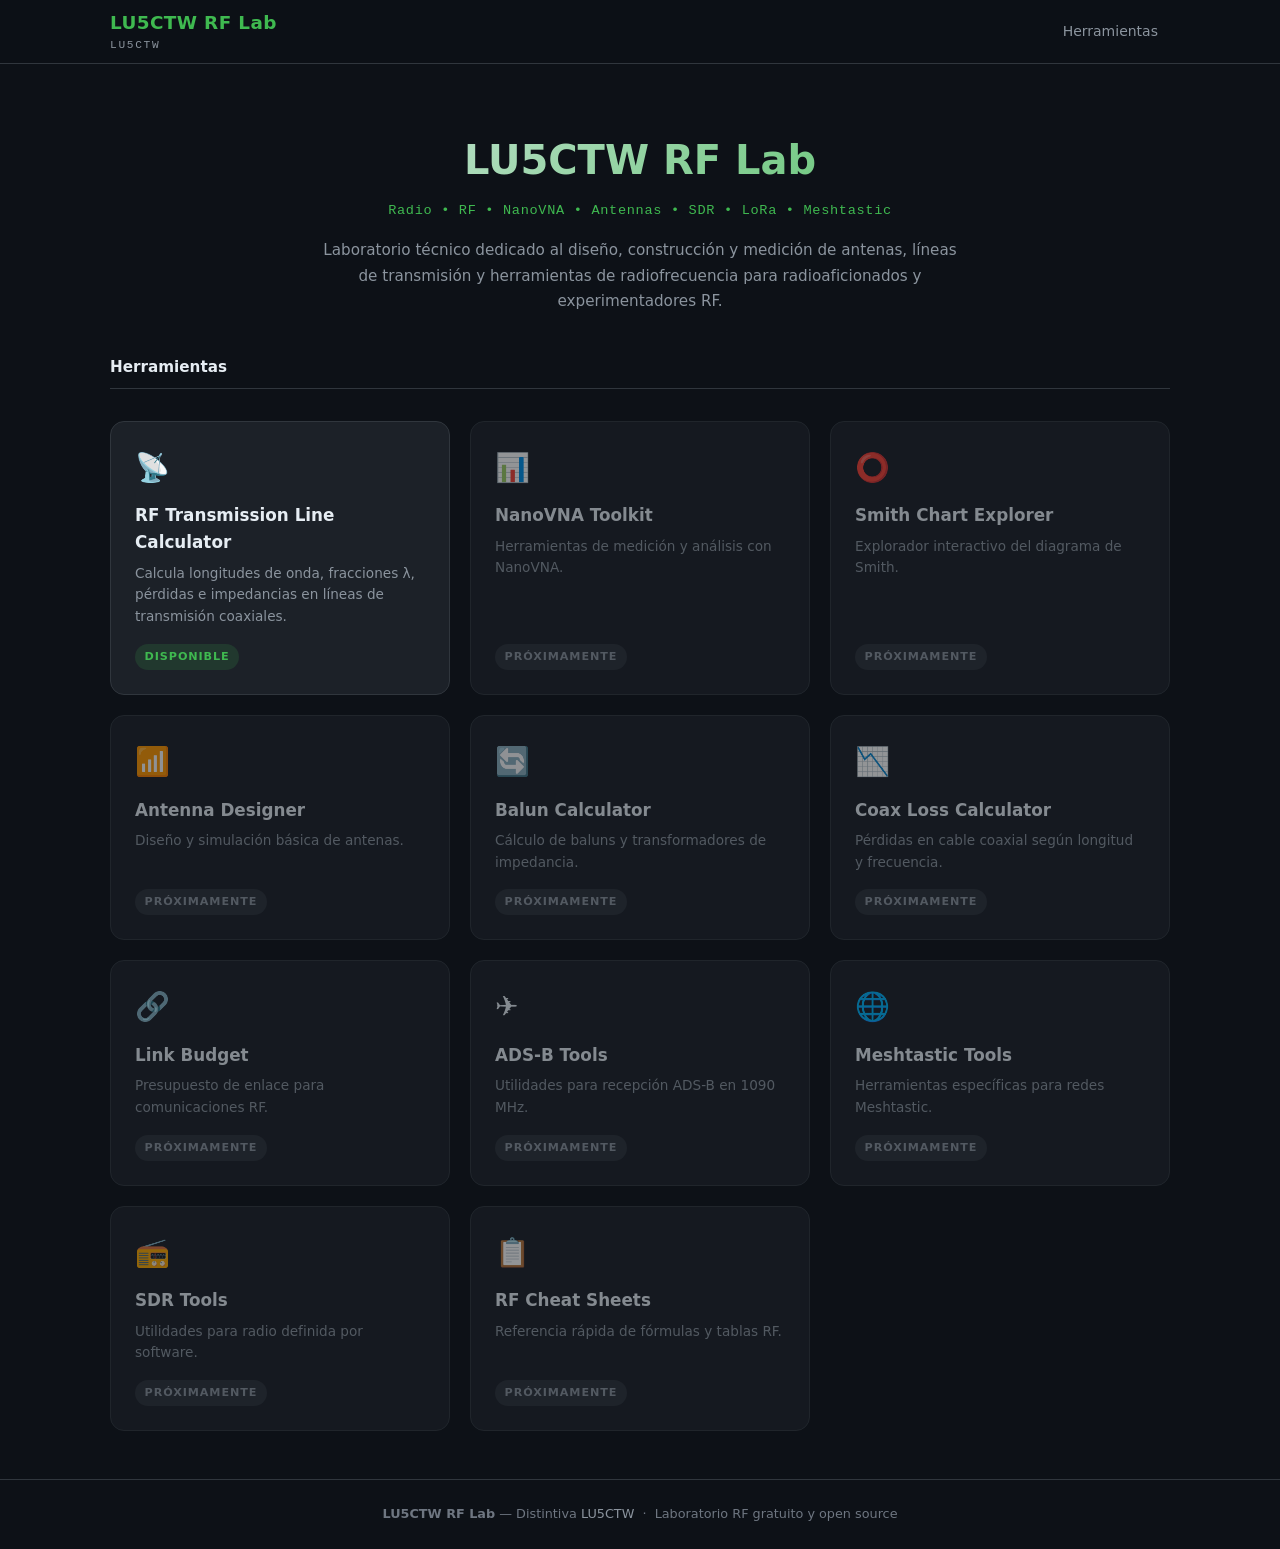
==== index.html @ f1869df3 "Initial commit: LU5CTW RF Lab static site with transmission line calculator module. Co-authored-by: " ====
<!DOCTYPE html>
<html lang="es">
<head>
  <meta charset="UTF-8">
  <meta name="viewport" content="width=device-width, initial-scale=1.0">
  <meta name="description" content="LU5CTW RF Lab — Laboratorio técnico de radiofrecuencia para radioaficionados y experimentadores RF.">
  <meta name="theme-color" content="#0d1117">
  <title>LU5CTW RF Lab</title>
  <link rel="manifest" href="manifest.json">
  <link rel="stylesheet" href="css/variables.css">
  <link rel="stylesheet" href="css/base.css">
  <link rel="stylesheet" href="css/layout.css">
  <link rel="stylesheet" href="css/components.css">
</head>
<body>
  <header class="site-header">
    <div class="container">
      <a href="./" class="site-logo">
        <span class="site-logo__title">LU5CTW RF Lab</span>
        <span class="site-logo__callsign">LU5CTW</span>
      </a>
      <nav class="site-nav" aria-label="Navegación principal">
        <a href="#herramientas">Herramientas</a>
      </nav>
    </div>
  </header>

  <main>
    <div class="container">
      <section class="hero">
        <h1 class="hero__title">LU5CTW RF Lab</h1>
        <p class="hero__subtitle">Radio • RF • NanoVNA • Antennas • SDR • LoRa • Meshtastic</p>
        <p class="hero__description">
          Laboratorio técnico dedicado al diseño, construcción y medición de antenas,
          líneas de transmisión y herramientas de radiofrecuencia para radioaficionados
          y experimentadores RF.
        </p>
      </section>

      <section id="herramientas">
        <h2 class="section-title">Herramientas</h2>
        <div class="tools-grid" id="tools-grid"></div>
      </section>
    </div>
  </main>

  <footer class="site-footer">
    <div class="container">
      <p>
        <strong>LU5CTW RF Lab</strong> — Distintiva <a href="https://www.qrz.com/db/LU5CTW" target="_blank" rel="noopener">LU5CTW</a>
        &nbsp;·&nbsp; Laboratorio RF gratuito y open source
      </p>
    </div>
  </footer>

  <script type="module" src="js/home.js"></script>
</body>
</html>
---- css/variables.css ----
/* LU5CTW RF Lab — Design tokens */
:root {
  --c-bg: #0d1117;
  --c-bg-elevated: #161b22;
  --c-bg-card: #1c2128;
  --c-bg-input: #0d1117;
  --c-border: #30363d;
  --c-border-focus: #58a6ff;
  --c-text: #e6edf3;
  --c-text-muted: #8b949e;
  --c-text-dim: #6e7681;
  --c-accent: #3fb950;
  --c-accent-dim: #238636;
  --c-accent-glow: rgba(63, 185, 80, 0.15);
  --c-link: #58a6ff;
  --c-warning: #d29922;
  --c-danger: #f85149;
  --c-engineering: #58a6ff;
  --c-construction: #d29922;

  --font-sans: "Inter", system-ui, -apple-system, "Segoe UI", Roboto, sans-serif;
  --font-mono: "JetBrains Mono", "Fira Code", "Cascadia Code", ui-monospace, monospace;

  --radius-sm: 6px;
  --radius-md: 10px;
  --radius-lg: 14px;

  --shadow-card: 0 1px 3px rgba(0, 0, 0, 0.4), 0 4px 12px rgba(0, 0, 0, 0.25);
  --transition: 150ms ease;

  --max-width: 1100px;
  --header-height: 64px;
}
---- css/base.css ----
/* LU5CTW RF Lab — Base styles (fuentes del sistema para soporte offline) */

*,
*::before,
*::after {
  box-sizing: border-box;
  margin: 0;
  padding: 0;
}

html {
  font-size: 16px;
  scroll-behavior: smooth;
  -webkit-text-size-adjust: 100%;
}

body {
  font-family: var(--font-sans);
  background: var(--c-bg);
  color: var(--c-text);
  line-height: 1.6;
  min-height: 100vh;
  display: flex;
  flex-direction: column;
}

a {
  color: var(--c-link);
  text-decoration: none;
  transition: color var(--transition);
}

a:hover {
  text-decoration: underline;
}

img {
  max-width: 100%;
  height: auto;
}

button,
input,
select,
textarea {
  font: inherit;
  color: inherit;
}

button {
  cursor: pointer;
  border: none;
  background: none;
}

:focus-visible {
  outline: 2px solid var(--c-border-focus);
  outline-offset: 2px;
}

.sr-only {
  position: absolute;
  width: 1px;
  height: 1px;
  padding: 0;
  margin: -1px;
  overflow: hidden;
  clip: rect(0, 0, 0, 0);
  white-space: nowrap;
  border: 0;
}
---- css/layout.css ----
/* LU5CTW RF Lab — Layout */
.container {
  width: 100%;
  max-width: var(--max-width);
  margin: 0 auto;
  padding: 0 1.25rem;
}

.site-header {
  position: sticky;
  top: 0;
  z-index: 100;
  height: var(--header-height);
  background: rgba(13, 17, 23, 0.85);
  backdrop-filter: blur(12px);
  border-bottom: 1px solid var(--c-border);
}

.site-header .container {
  display: flex;
  align-items: center;
  justify-content: space-between;
  height: 100%;
}

.site-logo {
  display: flex;
  flex-direction: column;
  gap: 0;
  text-decoration: none;
}

.site-logo:hover {
  text-decoration: none;
}

.site-logo__title {
  font-size: 1.15rem;
  font-weight: 700;
  color: var(--c-accent);
  letter-spacing: 0.02em;
}

.site-logo__callsign {
  font-family: var(--font-mono);
  font-size: 0.7rem;
  color: var(--c-text-muted);
  letter-spacing: 0.15em;
}

.site-nav a {
  font-size: 0.875rem;
  color: var(--c-text-muted);
  text-decoration: none;
  padding: 0.4rem 0.75rem;
  border-radius: var(--radius-sm);
  transition: background var(--transition), color var(--transition);
}

.site-nav a:hover {
  color: var(--c-text);
  background: var(--c-bg-elevated);
  text-decoration: none;
}

main {
  flex: 1;
  padding: 2rem 0 3rem;
}

.site-footer {
  border-top: 1px solid var(--c-border);
  padding: 1.5rem 0;
  text-align: center;
  font-size: 0.8rem;
  color: var(--c-text-dim);
}

.site-footer a {
  color: var(--c-text-muted);
}

/* Hero */
.hero {
  text-align: center;
  padding: 2rem 0 2.5rem;
}

.hero__title {
  font-size: clamp(1.75rem, 4vw, 2.5rem);
  font-weight: 700;
  margin-bottom: 0.5rem;
  background: linear-gradient(135deg, var(--c-text) 0%, var(--c-accent) 100%);
  -webkit-background-clip: text;
  -webkit-text-fill-color: transparent;
  background-clip: text;
}

.hero__subtitle {
  font-family: var(--font-mono);
  font-size: 0.85rem;
  color: var(--c-accent);
  letter-spacing: 0.05em;
  margin-bottom: 1rem;
}

.hero__description {
  max-width: 640px;
  margin: 0 auto;
  color: var(--c-text-muted);
  font-size: 0.95rem;
  line-height: 1.7;
}

/* Tool grid */
.tools-grid {
  display: grid;
  grid-template-columns: repeat(auto-fill, minmax(280px, 1fr));
  gap: 1.25rem;
  margin-top: 2rem;
}

/* Tool page */
.tool-header {
  margin-bottom: 2rem;
}

.tool-header__back {
  display: inline-flex;
  align-items: center;
  gap: 0.4rem;
  font-size: 0.85rem;
  color: var(--c-text-muted);
  margin-bottom: 1rem;
  text-decoration: none;
}

.tool-header__back:hover {
  color: var(--c-link);
  text-decoration: none;
}

.tool-header__title {
  font-size: clamp(1.4rem, 3vw, 1.85rem);
  font-weight: 700;
  margin-bottom: 0.35rem;
}

.tool-header__desc {
  color: var(--c-text-muted);
  font-size: 0.95rem;
}

.tool-sections {
  display: flex;
  flex-direction: column;
  gap: 1.5rem;
}

@media (max-width: 600px) {
  .site-header .container {
    flex-direction: column;
    justify-content: center;
    gap: 0.25rem;
    padding: 0.5rem 1.25rem;
  }

  .site-header {
    height: auto;
    position: relative;
  }

  main {
    padding: 1.25rem 0 2rem;
  }
}
---- css/components.css ----
/* LU5CTW RF Lab — Shared components */

/* Cards */
.card {
  background: var(--c-bg-card);
  border: 1px solid var(--c-border);
  border-radius: var(--radius-lg);
  padding: 1.5rem;
  box-shadow: var(--shadow-card);
}

.card--educational {
  border-color: var(--c-accent-dim);
  background: linear-gradient(135deg, var(--c-bg-card) 0%, rgba(35, 134, 54, 0.06) 100%);
}

.card__title {
  font-size: 1.1rem;
  font-weight: 600;
  margin-bottom: 1rem;
  display: flex;
  align-items: center;
  gap: 0.5rem;
}

.card__title-icon {
  color: var(--c-accent);
}

/* Tool card (home) */
.tool-card {
  display: flex;
  flex-direction: column;
  background: var(--c-bg-card);
  border: 1px solid var(--c-border);
  border-radius: var(--radius-lg);
  padding: 1.5rem;
  text-decoration: none;
  color: inherit;
  transition: border-color var(--transition), transform var(--transition), box-shadow var(--transition);
  position: relative;
  overflow: hidden;
}

.tool-card:hover {
  border-color: var(--c-accent-dim);
  transform: translateY(-2px);
  box-shadow: var(--shadow-card);
  text-decoration: none;
}

.tool-card--disabled {
  opacity: 0.55;
  cursor: default;
  pointer-events: none;
}

.tool-card__icon {
  font-size: 1.75rem;
  margin-bottom: 0.75rem;
}

.tool-card__title {
  font-size: 1.05rem;
  font-weight: 600;
  margin-bottom: 0.4rem;
}

.tool-card__desc {
  font-size: 0.85rem;
  color: var(--c-text-muted);
  flex: 1;
}

.tool-card__badge {
  display: inline-block;
  margin-top: 1rem;
  font-size: 0.7rem;
  font-weight: 600;
  text-transform: uppercase;
  letter-spacing: 0.08em;
  padding: 0.25rem 0.6rem;
  border-radius: 999px;
  background: var(--c-accent-glow);
  color: var(--c-accent);
  align-self: flex-start;
}

.tool-card__badge--soon {
  background: rgba(139, 148, 158, 0.15);
  color: var(--c-text-muted);
}

/* Form elements */
.form-grid {
  display: grid;
  grid-template-columns: repeat(auto-fill, minmax(200px, 1fr));
  gap: 1rem;
}

.form-group {
  display: flex;
  flex-direction: column;
  gap: 0.35rem;
}

.form-group--full {
  grid-column: 1 / -1;
}

.form-label {
  font-size: 0.8rem;
  font-weight: 500;
  color: var(--c-text-muted);
  display: flex;
  align-items: center;
  gap: 0.4rem;
}

.form-input,
.form-select {
  background: var(--c-bg-input);
  border: 1px solid var(--c-border);
  border-radius: var(--radius-sm);
  padding: 0.55rem 0.75rem;
  font-size: 0.9rem;
  transition: border-color var(--transition);
}

.form-input:focus,
.form-select:focus {
  border-color: var(--c-border-focus);
  outline: none;
}

.form-input--mono {
  font-family: var(--font-mono);
  font-size: 0.85rem;
}

.input-with-unit {
  display: flex;
  gap: 0.5rem;
}

.input-with-unit .form-input {
  flex: 1;
}

.input-with-unit .form-select {
  width: auto;
  min-width: 5rem;
}

/* Mode toggle */
.mode-toggle {
  display: flex;
  gap: 0;
  border: 1px solid var(--c-border);
  border-radius: var(--radius-md);
  overflow: hidden;
}

.mode-toggle__btn {
  flex: 1;
  padding: 0.65rem 1rem;
  font-size: 0.85rem;
  font-weight: 500;
  text-align: center;
  background: var(--c-bg-elevated);
  color: var(--c-text-muted);
  transition: background var(--transition), color var(--transition);
  border-right: 1px solid var(--c-border);
}

.mode-toggle__btn:last-child {
  border-right: none;
}

.mode-toggle__btn--active[data-mode="engineering"] {
  background: rgba(88, 166, 255, 0.15);
  color: var(--c-engineering);
}

.mode-toggle__btn--active[data-mode="construction"] {
  background: rgba(210, 153, 34, 0.15);
  color: var(--c-construction);
}

.mode-toggle__btn:hover:not(.mode-toggle__btn--active) {
  background: var(--c-bg-card);
  color: var(--c-text);
}

/* Margin chips */
.chip-group {
  display: flex;
  flex-wrap: wrap;
  gap: 0.4rem;
}

.chip {
  padding: 0.35rem 0.75rem;
  font-size: 0.8rem;
  font-weight: 500;
  border: 1px solid var(--c-border);
  border-radius: 999px;
  background: var(--c-bg-elevated);
  color: var(--c-text-muted);
  transition: all var(--transition);
}

.chip:hover {
  border-color: var(--c-text-muted);
  color: var(--c-text);
}

.chip--active {
  border-color: var(--c-construction);
  background: rgba(210, 153, 34, 0.12);
  color: var(--c-construction);
}

/* Results */
.results-grid {
  display: grid;
  grid-template-columns: repeat(auto-fill, minmax(220px, 1fr));
  gap: 1rem;
}

.result-item {
  background: var(--c-bg-elevated);
  border: 1px solid var(--c-border);
  border-radius: var(--radius-md);
  padding: 1rem;
}

.result-item__label {
  font-size: 0.75rem;
  font-weight: 500;
  color: var(--c-text-muted);
  text-transform: uppercase;
  letter-spacing: 0.04em;
  margin-bottom: 0.35rem;
  display: flex;
  align-items: center;
  gap: 0.35rem;
}

.result-item__value {
  font-family: var(--font-mono);
  font-size: 1.1rem;
  font-weight: 500;
  color: var(--c-text);
  word-break: break-all;
}

.result-item__unit {
  font-size: 0.8rem;
  color: var(--c-text-dim);
  margin-top: 0.15rem;
}

/* Explain button */
.btn-explain {
  display: inline-flex;
  align-items: center;
  justify-content: center;
  width: 1.25rem;
  height: 1.25rem;
  font-size: 0.65rem;
  font-weight: 700;
  border-radius: 50%;
  background: rgba(88, 166, 255, 0.15);
  color: var(--c-link);
  border: 1px solid rgba(88, 166, 255, 0.3);
  cursor: pointer;
  flex-shrink: 0;
  transition: background var(--transition);
}

.btn-explain:hover {
  background: rgba(88, 166, 255, 0.3);
}

/* Data table */
.data-table-wrap {
  overflow-x: auto;
  border: 1px solid var(--c-border);
  border-radius: var(--radius-md);
}

.data-table {
  width: 100%;
  border-collapse: collapse;
  font-size: 0.85rem;
}

.data-table th,
.data-table td {
  padding: 0.6rem 0.85rem;
  text-align: left;
  border-bottom: 1px solid var(--c-border);
}

.data-table th {
  background: var(--c-bg-elevated);
  font-size: 0.75rem;
  font-weight: 600;
  text-transform: uppercase;
  letter-spacing: 0.04em;
  color: var(--c-text-muted);
  white-space: nowrap;
}

.data-table td {
  font-family: var(--font-mono);
  font-size: 0.8rem;
}

.data-table tbody tr:hover {
  background: rgba(88, 166, 255, 0.04);
}

.data-table tbody tr:last-child td {
  border-bottom: none;
}

.data-table .col-fraction {
  font-family: var(--font-sans);
  font-weight: 600;
  white-space: nowrap;
}

.data-table .col-comment {
  font-family: var(--font-sans);
  font-size: 0.78rem;
  color: var(--c-text-muted);
}

/* Info box */
.info-box {
  padding: 1rem 1.15rem;
  border-radius: var(--radius-md);
  font-size: 0.88rem;
  line-height: 1.65;
  color: var(--c-text-muted);
}

.info-box--construction {
  background: rgba(210, 153, 34, 0.08);
  border: 1px solid rgba(210, 153, 34, 0.25);
  color: var(--c-text);
}

.info-box--formula {
  background: var(--c-bg-elevated);
  border: 1px solid var(--c-border);
}

.info-box code,
.formula {
  font-family: var(--font-mono);
  font-size: 0.85rem;
  color: var(--c-accent);
  background: rgba(63, 185, 80, 0.08);
  padding: 0.1rem 0.35rem;
  border-radius: 3px;
}

.info-box ul {
  margin: 0.5rem 0 0 1.25rem;
}

.info-box li {
  margin-bottom: 0.35rem;
}

/* Philosophy stamp */
.philosophy-stamp {
  margin-top: 2rem;
  padding: 1rem 1.25rem;
  border-left: 3px solid var(--c-accent);
  background: var(--c-bg-elevated);
  border-radius: 0 var(--radius-md) var(--radius-md) 0;
  font-size: 0.85rem;
  color: var(--c-text-muted);
  font-style: italic;
  line-height: 1.6;
}

/* Modal */
.modal-overlay {
  position: fixed;
  inset: 0;
  z-index: 1000;
  background: rgba(0, 0, 0, 0.7);
  backdrop-filter: blur(4px);
  display: flex;
  align-items: center;
  justify-content: center;
  padding: 1rem;
  opacity: 0;
  visibility: hidden;
  transition: opacity 200ms ease, visibility 200ms ease;
}

.modal-overlay--open {
  opacity: 1;
  visibility: visible;
}

.modal {
  background: var(--c-bg-card);
  border: 1px solid var(--c-border);
  border-radius: var(--radius-lg);
  max-width: 520px;
  width: 100%;
  max-height: 85vh;
  overflow-y: auto;
  box-shadow: 0 16px 48px rgba(0, 0, 0, 0.5);
  transform: translateY(12px);
  transition: transform 200ms ease;
}

.modal-overlay--open .modal {
  transform: translateY(0);
}

.modal__header {
  display: flex;
  align-items: center;
  justify-content: space-between;
  padding: 1.25rem 1.5rem;
  border-bottom: 1px solid var(--c-border);
}

.modal__title {
  font-size: 1rem;
  font-weight: 600;
}

.modal__close {
  width: 2rem;
  height: 2rem;
  display: flex;
  align-items: center;
  justify-content: center;
  border-radius: var(--radius-sm);
  color: var(--c-text-muted);
  font-size: 1.25rem;
  transition: background var(--transition);
}

.modal__close:hover {
  background: var(--c-bg-elevated);
  color: var(--c-text);
}

.modal__body {
  padding: 1.25rem 1.5rem;
  font-size: 0.9rem;
  line-height: 1.7;
  color: var(--c-text-muted);
}

.modal__body p {
  margin-bottom: 0.75rem;
}

.modal__body p:last-child {
  margin-bottom: 0;
}

.modal__body .example {
  background: var(--c-bg-elevated);
  border: 1px solid var(--c-border);
  border-radius: var(--radius-sm);
  padding: 0.75rem 1rem;
  font-family: var(--font-mono);
  font-size: 0.8rem;
  margin: 0.75rem 0;
  color: var(--c-text);
}

/* Section divider */
.section-title {
  font-size: 0.95rem;
  font-weight: 600;
  color: var(--c-text);
  margin-bottom: 1rem;
  padding-bottom: 0.5rem;
  border-bottom: 1px solid var(--c-border);
}

/* Educational content */
.edu-content h3 {
  font-size: 0.95rem;
  font-weight: 600;
  margin: 1.25rem 0 0.5rem;
  color: var(--c-text);
}

.edu-content h3:first-child {
  margin-top: 0;
}

.edu-content p {
  margin-bottom: 0.75rem;
  color: var(--c-text-muted);
  font-size: 0.9rem;
}

.edu-example {
  background: var(--c-bg-elevated);
  border: 1px solid var(--c-border);
  border-radius: var(--radius-md);
  padding: 1rem 1.25rem;
  margin-top: 1rem;
}

.edu-example__title {
  font-size: 0.85rem;
  font-weight: 600;
  color: var(--c-accent);
  margin-bottom: 0.75rem;
}

.edu-example__step {
  font-family: var(--font-mono);
  font-size: 0.8rem;
  color: var(--c-text);
  padding: 0.35rem 0;
  border-bottom: 1px solid var(--c-border);
}

.edu-example__step:last-child {
  border-bottom: none;
}

.edu-example__step .label {
  color: var(--c-text-muted);
  font-family: var(--font-sans);
}
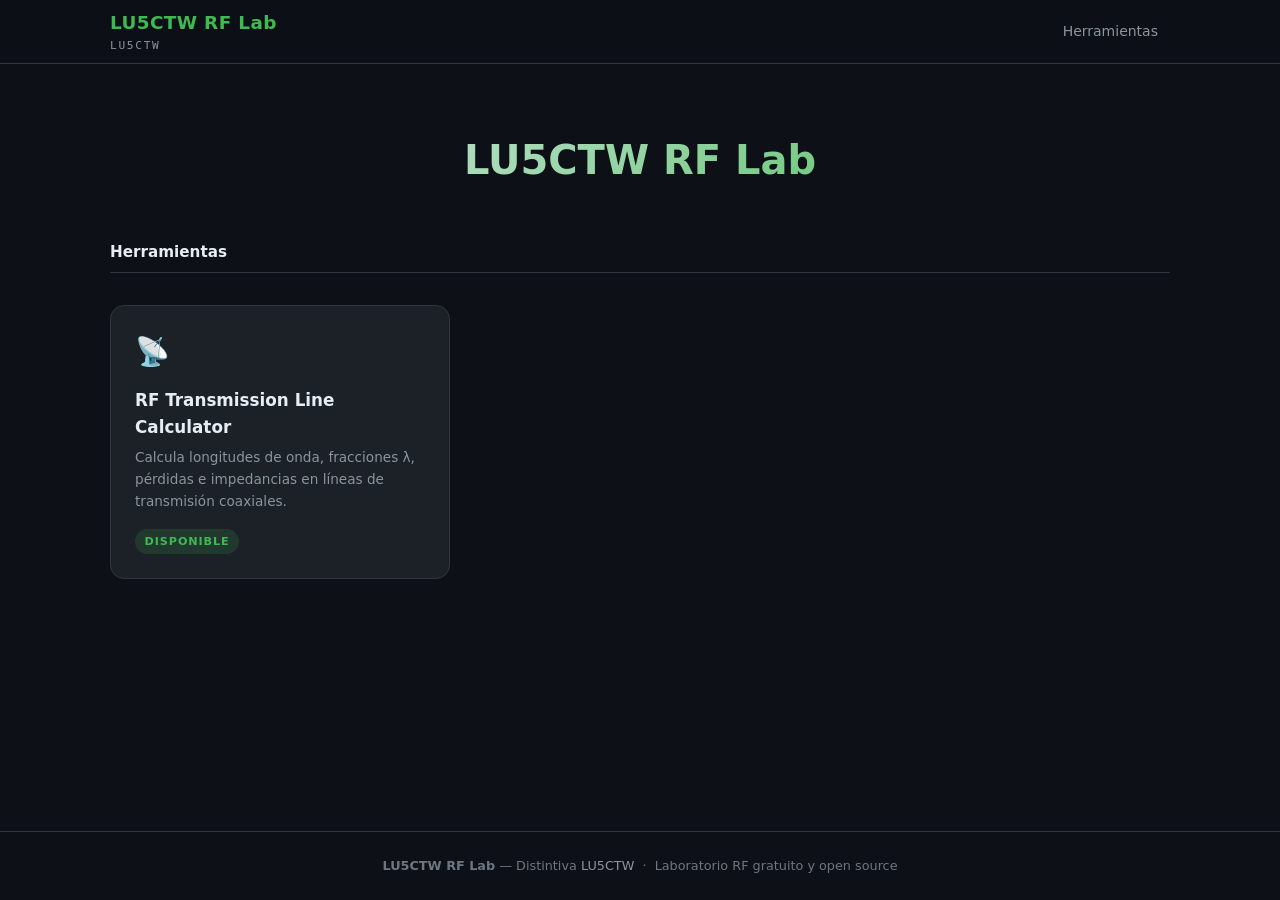
==== commit dea97e96: "Simplify home page by removing placeholder tools and hero copy. Co-authored-by: Cursor <cursoragent@" ====
--- a/index.html
+++ b/index.html
@@ -29,12 +29,6 @@
     <div class="container">
       <section class="hero">
         <h1 class="hero__title">LU5CTW RF Lab</h1>
-        <p class="hero__subtitle">Radio • RF • NanoVNA • Antennas • SDR • LoRa • Meshtastic</p>
-        <p class="hero__description">
-          Laboratorio técnico dedicado al diseño, construcción y medición de antenas,
-          líneas de transmisión y herramientas de radiofrecuencia para radioaficionados
-          y experimentadores RF.
-        </p>
       </section>
 
       <section id="herramientas">
